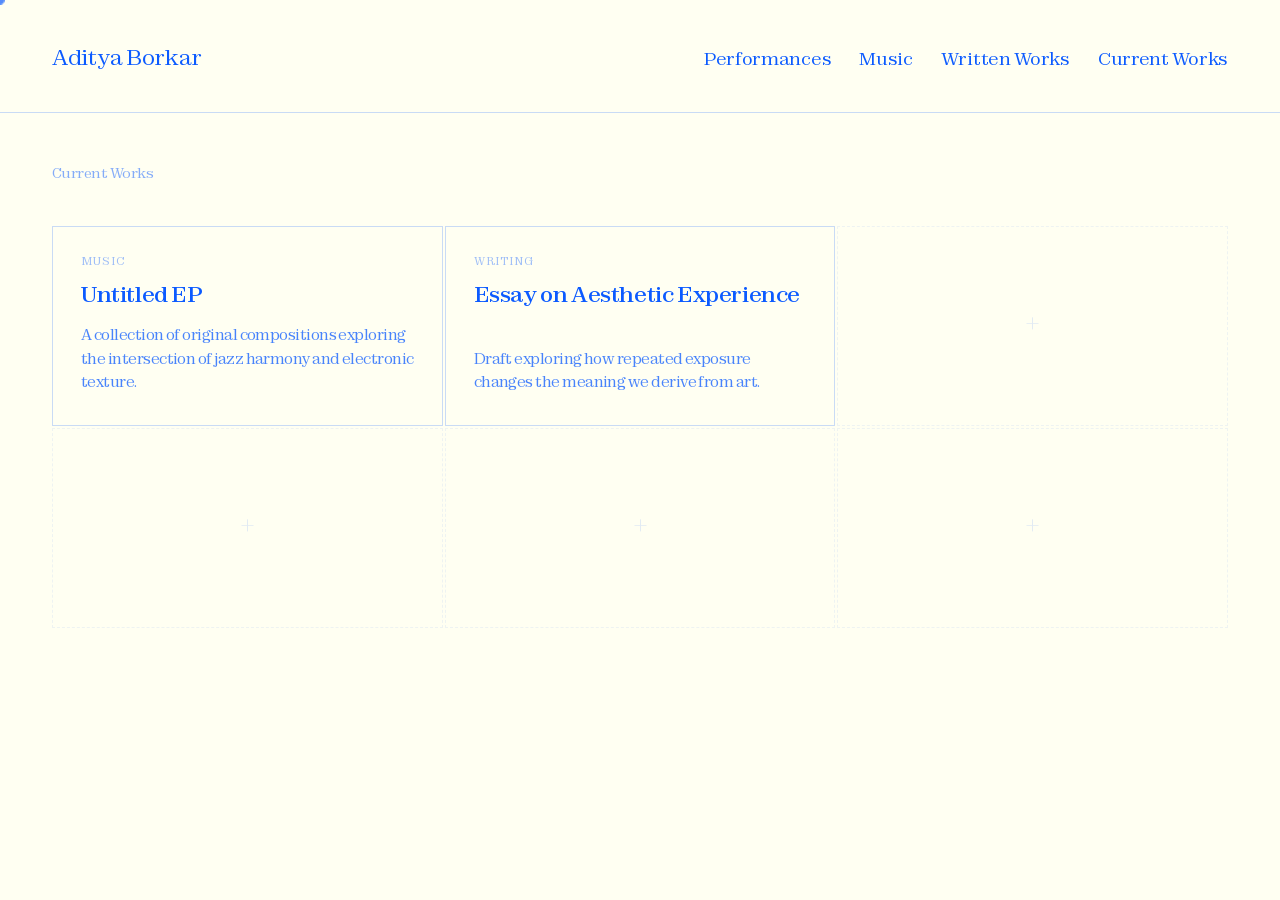
==== current-works.html @ e38a2d53 "Remove cursor trail, hover captions, and variable font bio hover Co-Authored-By: Claude Sonnet 4.6 <" ====
<!DOCTYPE html>
<html lang="en">
<head>
  <meta charset="UTF-8" />
  <meta name="viewport" content="width=device-width, initial-scale=1.0" />
  <title>Current Works — Aditya Borkar</title>
  <link rel="icon" type="image/svg+xml" href="favicon.svg" />
  <style>
    @font-face {
      font-family: 'Zodiak';
      src: url('fonts/Zodiak-Variable.woff2') format('woff2-variations');
      font-weight: 100 900;
      font-style: normal;
      font-display: swap;
    }
    @font-face {
      font-family: 'Zodiak';
      src: url('fonts/Zodiak-VariableItalic.woff2') format('woff2-variations');
      font-weight: 100 900;
      font-style: italic;
      font-display: swap;
    }
  </style>
  <style>
    *, *::before, *::after {
      box-sizing: border-box;
      margin: 0;
      padding: 0;
    }

    :root {
      --blue: #0b5aff;
      --bg: #fffff2;
      --rule: rgba(11, 90, 255, 0.22);
    }

    ::selection { background: rgba(11, 90, 255, 0.15); }

    html, body {
      width: 100%;
      min-height: 100%;
    }

    body {
      background: var(--bg);
      color: var(--blue);
      font-family: 'Zodiak', Georgia, serif;
      font-size: 18px;
      font-weight: 400;
      line-height: 1.25;
      letter-spacing: -0.03em;
      -webkit-font-smoothing: antialiased;
      cursor: none;
    }

    * { cursor: none !important; }

    a { color: inherit; text-decoration: none; }

    /* ── CUSTOM CURSOR ─────────────────────────────────────── */
    #cursor {
      position: fixed;
      width: 9px;
      height: 9px;
      border-radius: 50%;
      background: var(--blue);
      opacity: 0.7;
      pointer-events: none;
      z-index: 9999;
      transform: translate(-50%, -50%);
      transition: transform 0.08s ease, opacity 0.15s ease;
      will-change: transform;
    }

    #cursor.hovering {
      transform: translate(-50%, -50%) scale(2.2);
      opacity: 0.4;
    }

    /* ── NAV ───────────────────────────────────────────────── */
    .nav {
      display: flex;
      justify-content: space-between;
      align-items: baseline;
      padding: 44px 52px 40px;
      border-bottom: 1px solid var(--rule);
    }

    .nav-name {
      font-size: 22px;
      font-weight: 400;
      letter-spacing: -0.3px;
    }

    .nav-links {
      display: flex;
      gap: 28px;
    }

    .nav-links a {
      font-size: 18px;
      letter-spacing: -0.3px;
      transition: opacity 0.15s;
    }

    .nav-links a:hover { opacity: 0.5; }

    /* ── PAGE LAYOUT ───────────────────────────────────────── */
    .page {
      padding: 52px 52px 80px;
    }

    .page-header {
      display: flex;
      align-items: baseline;
      justify-content: space-between;
      margin-bottom: 44px;
    }

    .page-title {
      font-size: 14px;
      opacity: 0.5;
    }

    /* ── NOTEBOOK GRID ─────────────────────────────────────── */
    .notebook-grid {
      display: grid;
      grid-template-columns: repeat(3, 1fr);
      gap: 2px;
    }

    .notebook-card {
      border: 1px solid var(--rule);
      padding: 28px 28px 32px;
      min-height: 200px;
      display: flex;
      flex-direction: column;
      gap: 12px;
      transition: background 0.15s;
    }

    .notebook-card:hover {
      background: rgba(11, 90, 255, 0.03);
    }

    .card-tag {
      font-size: 11px;
      letter-spacing: 0.08em;
      text-transform: uppercase;
      opacity: 0.4;
    }

    .card-title {
      font-size: 22px;
      font-weight: 500;
      line-height: 1.2;
      letter-spacing: -0.4px;
    }

    .card-body {
      font-size: 15px;
      line-height: 1.55;
      opacity: 0.75;
      margin-top: auto;
    }

    /* Empty card placeholder */
    .notebook-card.empty {
      border-style: dashed;
      opacity: 0.3;
      align-items: center;
      justify-content: center;
    }

    .notebook-card.empty::after {
      content: '+';
      font-size: 24px;
      opacity: 0.4;
    }

    @media (max-width: 860px) {
      .nav { padding: 28px 20px 20px; flex-wrap: wrap; gap: 12px; }
      .nav-links { gap: 16px; flex-wrap: wrap; }
      .nav-links a { font-size: 15px; }
      .page { padding: 36px 20px 60px; }
      .notebook-grid { grid-template-columns: 1fr; }
      .card-title { font-size: 19px; }
    }

    @media (hover: none) {
      * { cursor: auto !important; }
      #cursor { display: none; }
    }
  </style>
</head>
<body>

  <div id="cursor"></div>

  <!-- ── NAV ──────────────────────────────────────────────────── -->
  <nav class="nav">
    <a class="nav-name" href="index.html" data-hover>Aditya Borkar</a>
    <div class="nav-links">
      <a href="performances.html" data-hover>Performances</a>
      <a href="music.html" data-hover>Music</a>
      <a href="written-works.html" data-hover>Written Works</a>
      <a href="current-works.html" data-hover>Current Works</a>
    </div>
  </nav>

  <!-- ── MAIN ─────────────────────────────────────────────────── -->
  <div class="page">

    <div class="page-header">
      <p class="page-title">Current Works</p>
    </div>

    <!-- ── NOTEBOOK GRID ──────────────────────────────────────────
         To add a card: duplicate a .notebook-card block and fill in
         .card-tag (category), .card-title, and .card-body (description).
         To remove placeholder empties, delete .notebook-card.empty blocks.
    ──────────────────────────────────────────────────────────── -->
    <div class="notebook-grid">

      <div class="notebook-card">
        <span class="card-tag">Music</span>
        <p class="card-title">Untitled EP</p>
        <p class="card-body">A collection of original compositions exploring the intersection of jazz harmony and electronic texture.</p>
      </div>

      <div class="notebook-card">
        <span class="card-tag">Writing</span>
        <p class="card-title">Essay on Aesthetic Experience</p>
        <p class="card-body">Draft exploring how repeated exposure changes the meaning we derive from art.</p>
      </div>

      <div class="notebook-card empty"></div>

      <div class="notebook-card empty"></div>

      <div class="notebook-card empty"></div>

      <div class="notebook-card empty"></div>

    </div>
  </div>

  <script>
    const cursor = document.getElementById('cursor');
    document.addEventListener('mousemove', e => {
      cursor.style.left = e.clientX + 'px';
      cursor.style.top  = e.clientY + 'px';
    });
    document.addEventListener('mouseleave', () => cursor.style.opacity = '0');
    document.addEventListener('mouseenter', () => cursor.style.opacity = '0.7');


    document.querySelectorAll('[data-hover], a, button').forEach(el => {
      el.addEventListener('mouseenter', () => cursor.classList.add('hovering'));
      el.addEventListener('mouseleave', () => cursor.classList.remove('hovering'));
    });
  </script>

</body>
</html>
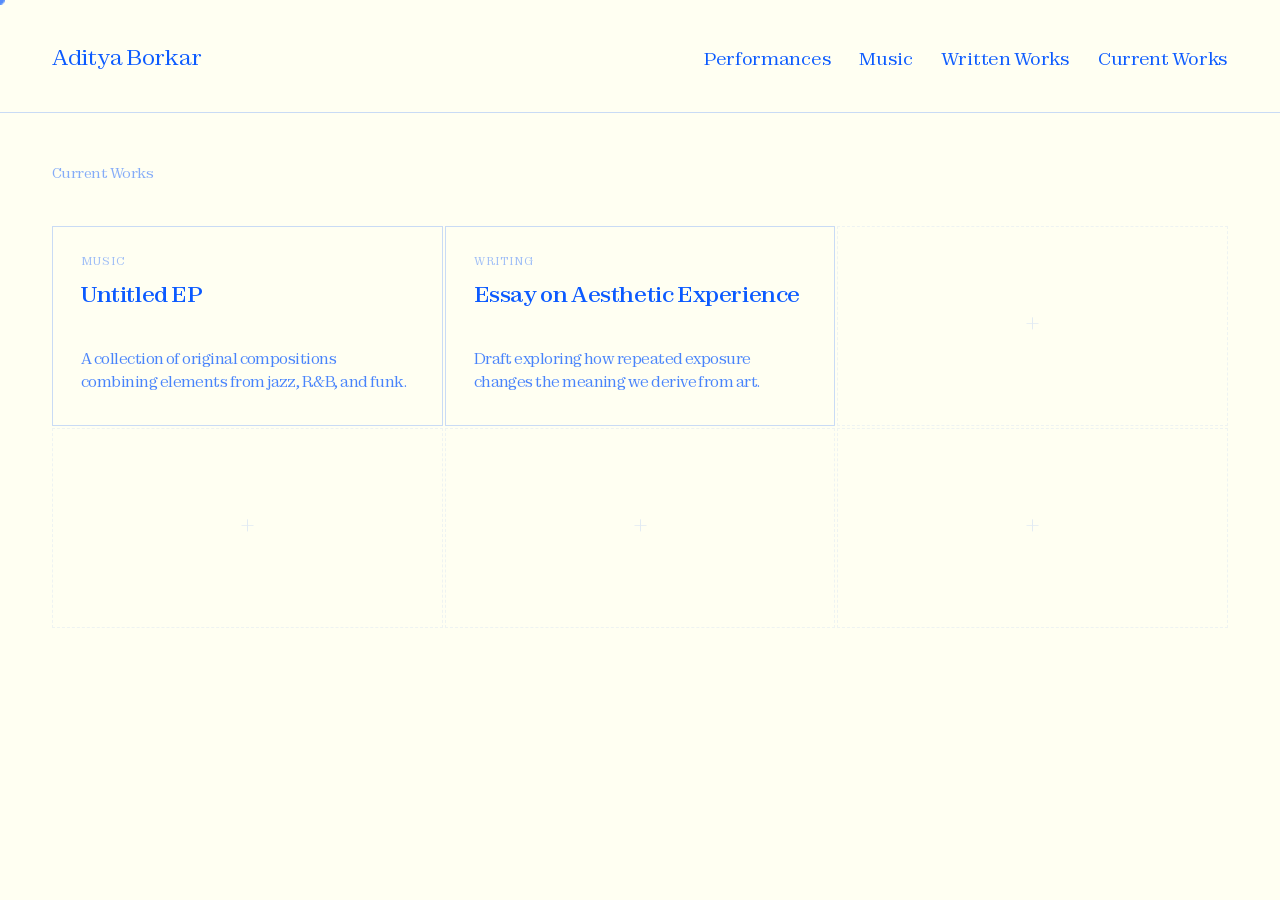
==== commit 2a425cf7: "Update Untitled EP description in Current Works Co-Authored-By: Claude Sonnet 4.6 <noreply@anthropic" ====
--- a/current-works.html
+++ b/current-works.html
@@ -225,7 +225,7 @@
       <div class="notebook-card">
         <span class="card-tag">Music</span>
         <p class="card-title">Untitled EP</p>
-        <p class="card-body">A collection of original compositions exploring the intersection of jazz harmony and electronic texture.</p>
+        <p class="card-body">A collection of original compositions combining elements from jazz, R&amp;B, and funk.</p>
       </div>
 
       <div class="notebook-card">
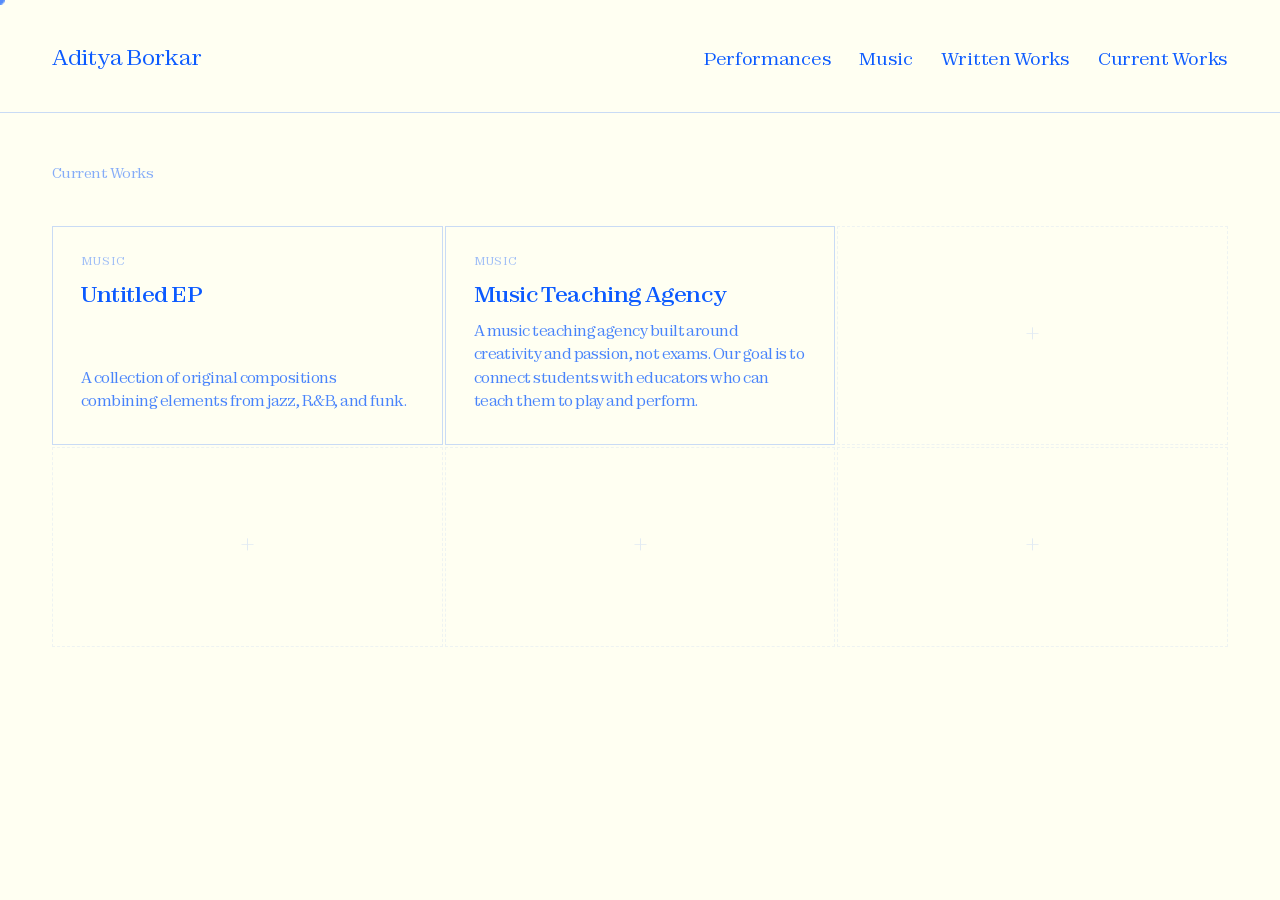
==== commit 8bee8399: "Add Music Teaching Agency card to Current Works Co-Authored-By: Claude Sonnet 4.6 <noreply@anthropic" ====
--- a/current-works.html
+++ b/current-works.html
@@ -229,9 +229,9 @@
       </div>
 
       <div class="notebook-card">
-        <span class="card-tag">Writing</span>
-        <p class="card-title">Essay on Aesthetic Experience</p>
-        <p class="card-body">Draft exploring how repeated exposure changes the meaning we derive from art.</p>
+        <span class="card-tag">Music</span>
+        <p class="card-title">Music Teaching Agency</p>
+        <p class="card-body">A music teaching agency built around creativity and passion, not exams. Our goal is to connect students with educators who can teach them to play and perform.</p>
       </div>
 
       <div class="notebook-card empty"></div>
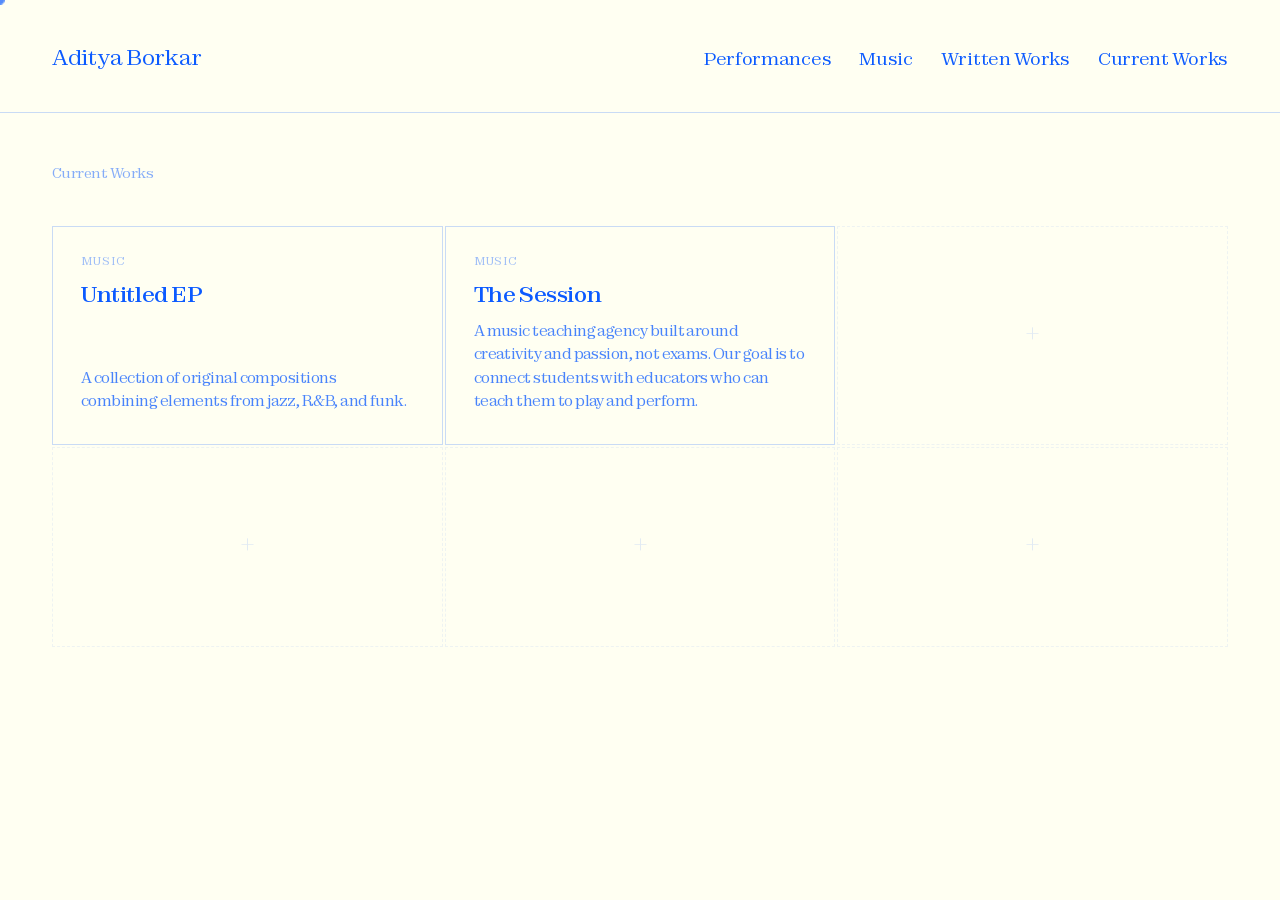
==== commit 22c32b12: "Rename music teaching agency to The Session Co-Authored-By: Claude Sonnet 4.6 <noreply@anthropic.com" ====
--- a/current-works.html
+++ b/current-works.html
@@ -230,7 +230,7 @@
 
       <div class="notebook-card">
         <span class="card-tag">Music</span>
-        <p class="card-title">Music Teaching Agency</p>
+        <p class="card-title">The Session</p>
         <p class="card-body">A music teaching agency built around creativity and passion, not exams. Our goal is to connect students with educators who can teach them to play and perform.</p>
       </div>
 
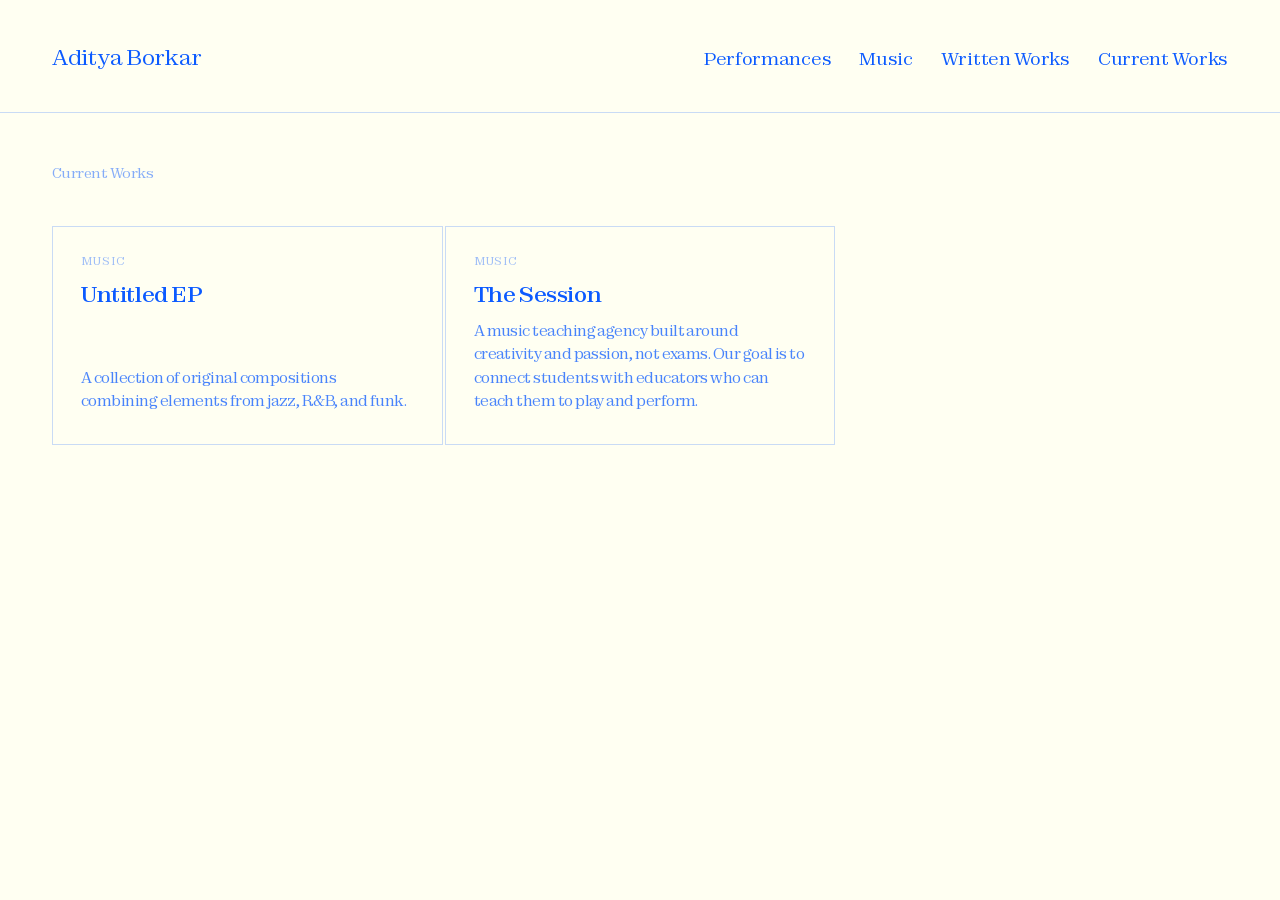
==== commit 79ae8cb0: "Fix cursor bugs, speed up loading, remove placeholders, update bio - Music page: custom cursor never" ====
--- a/current-works.html
+++ b/current-works.html
@@ -5,6 +5,14 @@
   <meta name="viewport" content="width=device-width, initial-scale=1.0" />
   <title>Current Works — Aditya Borkar</title>
   <link rel="icon" type="image/svg+xml" href="favicon.svg" />
+  <link rel="preload" href="fonts/Zodiak-Variable.woff2" as="font" type="font/woff2" crossorigin />
+  <link rel="canonical" href="https://adityaborkar.art/current-works.html" />
+  <meta name="description" content="What Aditya Borkar is working on now: original music and The Session, a music teaching agency." />
+  <meta property="og:title" content="Current Works — Aditya Borkar" />
+  <meta property="og:description" content="What Aditya Borkar is working on now: original music and The Session, a music teaching agency." />
+  <meta property="og:type" content="website" />
+  <meta property="og:url" content="https://adityaborkar.art/current-works.html" />
+  <meta name="twitter:card" content="summary" />
   <style>
     @font-face {
       font-family: 'Zodiak';
@@ -50,10 +58,10 @@
       line-height: 1.25;
       letter-spacing: -0.03em;
       -webkit-font-smoothing: antialiased;
-      cursor: none;
-    }
-
-    * { cursor: none !important; }
+    }
+
+    html.custom-cursor, html.custom-cursor * { cursor: none !important; }
+    html:not(.custom-cursor) #cursor { display: none; }
 
     a { color: inherit; text-decoration: none; }
 
@@ -187,10 +195,6 @@
       .card-title { font-size: 19px; }
     }
 
-    @media (hover: none) {
-      * { cursor: auto !important; }
-      #cursor { display: none; }
-    }
   </style>
 </head>
 <body>
@@ -234,32 +238,9 @@
         <p class="card-body">A music teaching agency built around creativity and passion, not exams. Our goal is to connect students with educators who can teach them to play and perform.</p>
       </div>
 
-      <div class="notebook-card empty"></div>
-
-      <div class="notebook-card empty"></div>
-
-      <div class="notebook-card empty"></div>
-
-      <div class="notebook-card empty"></div>
-
     </div>
   </div>
 
-  <script>
-    const cursor = document.getElementById('cursor');
-    document.addEventListener('mousemove', e => {
-      cursor.style.left = e.clientX + 'px';
-      cursor.style.top  = e.clientY + 'px';
-    });
-    document.addEventListener('mouseleave', () => cursor.style.opacity = '0');
-    document.addEventListener('mouseenter', () => cursor.style.opacity = '0.7');
-
-
-    document.querySelectorAll('[data-hover], a, button').forEach(el => {
-      el.addEventListener('mouseenter', () => cursor.classList.add('hovering'));
-      el.addEventListener('mouseleave', () => cursor.classList.remove('hovering'));
-    });
-  </script>
-
+  <script src="site.js" defer></script>
 </body>
 </html>
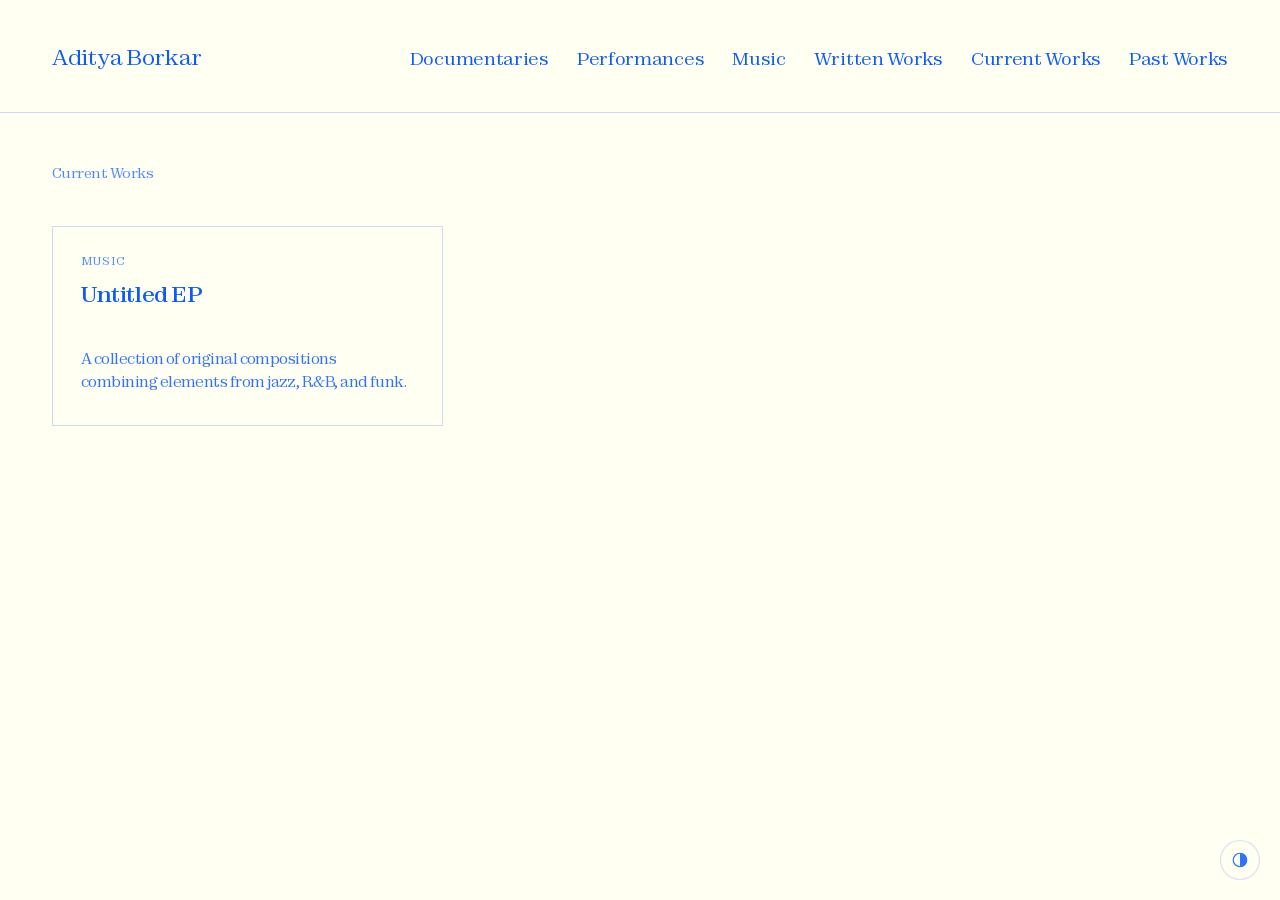
==== commit 1a28ca58: "Dark mode, playable 404 page, phone layout fixes, remove The Session - theme.css: dark palette (foll" ====
--- a/current-works.html
+++ b/current-works.html
@@ -5,11 +5,14 @@
   <meta name="viewport" content="width=device-width, initial-scale=1.0" />
   <title>Current Works — Aditya Borkar</title>
   <link rel="icon" type="image/svg+xml" href="favicon.svg" />
+  <meta name="theme-color" content="#fffff2" media="(prefers-color-scheme: light)" />
+  <meta name="theme-color" content="#0c0f1d" media="(prefers-color-scheme: dark)" />
+  <script>try{var t=localStorage.getItem("theme");if(t==="dark"||t==="light")document.documentElement.setAttribute("data-theme",t)}catch(e){}</script>
   <link rel="preload" href="fonts/Zodiak-Variable.woff2" as="font" type="font/woff2" crossorigin />
   <link rel="canonical" href="https://adityaborkar.art/current-works.html" />
-  <meta name="description" content="What Aditya Borkar is working on now: original music and The Session, a music teaching agency." />
+  <meta name="description" content="What Aditya Borkar is working on now, including an EP of original music." />
   <meta property="og:title" content="Current Works — Aditya Borkar" />
-  <meta property="og:description" content="What Aditya Borkar is working on now: original music and The Session, a music teaching agency." />
+  <meta property="og:description" content="What Aditya Borkar is working on now, including an EP of original music." />
   <meta property="og:type" content="website" />
   <meta property="og:url" content="https://adityaborkar.art/current-works.html" />
   <meta name="twitter:card" content="summary" />
@@ -39,10 +42,10 @@
     :root {
       --blue: #0b5aff;
       --bg: #fffff2;
-      --rule: rgba(11, 90, 255, 0.22);
-    }
-
-    ::selection { background: rgba(11, 90, 255, 0.15); }
+      --rule: rgb(var(--blue-rgb) / 0.22);
+    }
+
+    ::selection { background: rgb(var(--blue-rgb) / 0.15); }
 
     html, body {
       width: 100%;
@@ -148,7 +151,7 @@
     }
 
     .notebook-card:hover {
-      background: rgba(11, 90, 255, 0.03);
+      background: rgb(var(--blue-rgb) / 0.03);
     }
 
     .card-tag {
@@ -196,6 +199,7 @@
     }
 
   </style>
+  <link rel="stylesheet" href="theme.css" />
 </head>
 <body>
 
@@ -205,10 +209,12 @@
   <nav class="nav">
     <a class="nav-name" href="index.html" data-hover>Aditya Borkar</a>
     <div class="nav-links">
+      <a href="documentaries.html" data-hover>Documentaries</a>
       <a href="performances.html" data-hover>Performances</a>
       <a href="music.html" data-hover>Music</a>
       <a href="written-works.html" data-hover>Written Works</a>
-      <a href="current-works.html" data-hover>Current Works</a>
+      <a href="current-works.html" data-hover aria-current="page">Current Works</a>
+      <a href="past-works.html" data-hover>Past Works</a>
     </div>
   </nav>
 
@@ -232,12 +238,6 @@
         <p class="card-body">A collection of original compositions combining elements from jazz, R&amp;B, and funk.</p>
       </div>
 
-      <div class="notebook-card">
-        <span class="card-tag">Music</span>
-        <p class="card-title">The Session</p>
-        <p class="card-body">A music teaching agency built around creativity and passion, not exams. Our goal is to connect students with educators who can teach them to play and perform.</p>
-      </div>
-
     </div>
   </div>
 
--- a/theme.css
+++ b/theme.css
@@ -0,0 +1,170 @@
+/* ─────────────────────────────────────────────────────────────
+   Shared theme layer, loaded after each page's own styles.
+   1. Dark mode (follows the system, or the toggle button)
+   2. Readability: muted text stays legible
+   3. Phone layout fixes
+   ───────────────────────────────────────────────────────────── */
+
+:root {
+  --blue-rgb: 11 90 255;
+  --pink: #e05ca0;
+  --tag-blue-bg: rgb(11 90 255 / 0.1);   --tag-blue: #0b5aff;
+  --tag-amber-bg: rgb(180 83 9 / 0.1);   --tag-amber: #92400e;
+  --tag-green-bg: rgb(21 128 61 / 0.1);  --tag-green: #15803d;
+  color-scheme: light;
+}
+
+/* ── 1. DARK MODE ───────────────────────────────────────────── */
+@media (prefers-color-scheme: dark) {
+  :root:not([data-theme="light"]) {
+    --blue: #a3baff;
+    --blue-full: #a3baff;
+    --blue-rgb: 163 186 255;
+    --bg: #0c0f1d;
+    --rule: rgb(163 186 255 / 0.2);
+    --dim: rgb(163 186 255 / 0.16);
+    --pink: #ff8fc8;
+    --tag-blue-bg: rgb(163 186 255 / 0.13);  --tag-blue: #b9caff;
+    --tag-amber-bg: rgb(251 191 36 / 0.13);  --tag-amber: #fcd679;
+    --tag-green-bg: rgb(74 222 128 / 0.13);  --tag-green: #8be9ad;
+    color-scheme: dark;
+  }
+}
+:root[data-theme="dark"] {
+  --blue: #a3baff;
+  --blue-full: #a3baff;
+  --blue-rgb: 163 186 255;
+  --bg: #0c0f1d;
+  --rule: rgb(163 186 255 / 0.2);
+  --dim: rgb(163 186 255 / 0.16);
+  --pink: #ff8fc8;
+  --tag-blue-bg: rgb(163 186 255 / 0.13);  --tag-blue: #b9caff;
+  --tag-amber-bg: rgb(251 191 36 / 0.13);  --tag-amber: #fcd679;
+  --tag-green-bg: rgb(74 222 128 / 0.13);  --tag-green: #8be9ad;
+  color-scheme: dark;
+}
+
+html { background: var(--bg); }
+::selection { background: rgb(var(--blue-rgb) / 0.22); }
+
+/* Music page speed menu arrow follows the text colour */
+.speed-select {
+  background-image: none !important;
+  background:
+    linear-gradient(45deg, transparent 50%, currentColor 50%) right 13px center / 5px 5px no-repeat,
+    linear-gradient(-45deg, transparent 50%, currentColor 50%) right 8px center / 5px 5px no-repeat !important;
+}
+.speed-select option { background: var(--bg); color: var(--blue); }
+
+/* Smooth colour change when the toggle is pressed (not on page load) */
+html.theme-anim,
+html.theme-anim *,
+html.theme-anim *::before,
+html.theme-anim *::after {
+  transition: background-color 0.35s ease, color 0.35s ease, border-color 0.35s ease, fill 0.35s ease !important;
+}
+
+/* ── Theme toggle button (added by site.js) ─────────────────── */
+.theme-toggle {
+  position: fixed;
+  right: 20px;
+  bottom: 20px;
+  z-index: 9990;
+  width: 40px;
+  height: 40px;
+  border-radius: 50%;
+  border: 1px solid var(--rule);
+  background: var(--bg);
+  color: var(--blue);
+  display: flex;
+  align-items: center;
+  justify-content: center;
+  padding: 0;
+  cursor: pointer;
+  opacity: 0.85;
+  transition: opacity 0.15s, transform 0.25s ease;
+  -webkit-tap-highlight-color: transparent;
+}
+.theme-toggle:hover { opacity: 1; }
+.theme-toggle:active { transform: scale(0.92); }
+.theme-toggle:focus-visible { outline: 2px solid var(--blue); outline-offset: 3px; }
+.theme-toggle svg { width: 18px; height: 18px; display: block; transition: transform 0.45s ease; }
+:root[data-theme="dark"] .theme-toggle svg { transform: rotate(180deg); }
+@media (prefers-color-scheme: dark) {
+  :root:not([data-theme="light"]) .theme-toggle svg { transform: rotate(180deg); }
+}
+
+/* ── 2. READABILITY ────────────────────────────────────────── */
+/* Small secondary text was set at 40–55% opacity, too faint to read. */
+.index-meta, .episode-meta, .proj-year, .track-meta, .credits-label, .credit-role,
+.collage-label, .index-label, .page-title, .page-sub, .section-subheading,
+.nav-label, .time, .sg-clock, .notebook-card:not([data-category]) .card-tag {
+  opacity: 0.72 !important;
+}
+.card-body { opacity: 0.85; }
+.empty-state { opacity: 0.55 !important; }
+
+:focus-visible { outline: 2px solid var(--blue); outline-offset: 2px; }
+
+html {
+  -webkit-text-size-adjust: 100%;
+  text-size-adjust: 100%;
+}
+
+/* ── 3. PHONE LAYOUT ───────────────────────────────────────── */
+@media (max-width: 860px) {
+  body { -webkit-tap-highlight-color: rgb(var(--blue-rgb) / 0.12); }
+
+  /* Current Works / Past Works header: one tidy row that scrolls sideways */
+  .nav:has(.nav-links) {
+    display: block;
+    padding: 24px 20px 0;
+  }
+  .nav:has(.nav-links) .nav-name { display: inline-block; margin-bottom: 12px; }
+  .nav-links {
+    flex-wrap: nowrap !important;
+    gap: 22px !important;
+    overflow-x: auto;
+    scrollbar-width: none;
+    margin: 0 -20px;
+    padding: 4px 20px 16px;
+    -webkit-mask-image: linear-gradient(90deg, transparent 0, #000 16px, #000 calc(100% - 28px), transparent 100%);
+            mask-image: linear-gradient(90deg, transparent 0, #000 16px, #000 calc(100% - 28px), transparent 100%);
+  }
+  .nav-links::-webkit-scrollbar { display: none; }
+  .nav-links a { font-size: 16px !important; white-space: nowrap; flex-shrink: 0; }
+  .nav-links a[aria-current="page"] { text-decoration: underline; text-underline-offset: 5px; }
+
+  /* Cards: less padding so text gets the width */
+  .notebook-card { padding: 20px 18px 22px; min-height: 0; }
+  .card-title { font-size: 20px; }
+  .card-body { font-size: 15.5px; line-height: 1.55; }
+  .page { padding-top: 28px; }
+  .page-header { margin-bottom: 20px; }
+
+  /* Homepage: bigger tap targets in the project list */
+  .project-row { padding: 13px 0; }
+  .project-row a { font-size: 17px !important; }
+  .social a { display: inline-block; margin-right: 20px; line-height: 2 !important; }
+
+  /* Music and Written Works lists: comfortable rows */
+  .index-item { padding: 14px 0; }
+  .index-meta { font-size: 13.5px; }
+
+  /* Essays: a calmer reading measure */
+  .work-body { font-size: 17px !important; line-height: 1.7 !important; }
+  .work-title { font-size: 24px; line-height: 1.2; }
+
+  /* Music player controls: large enough for a thumb */
+  .ctrl-btn { min-width: 44px; min-height: 44px; justify-content: center; }
+  .btn-play svg { width: 44px; height: 44px; }
+  .progress-bar { height: 4px; }
+  .progress-bar::before { content: ''; position: absolute; inset: -14px 0; }
+
+  /* Toggle sits clear of the screen edge and the home bar */
+  .theme-toggle {
+    right: max(14px, env(safe-area-inset-right));
+    bottom: max(14px, env(safe-area-inset-bottom));
+    width: 38px; height: 38px;
+  }
+}
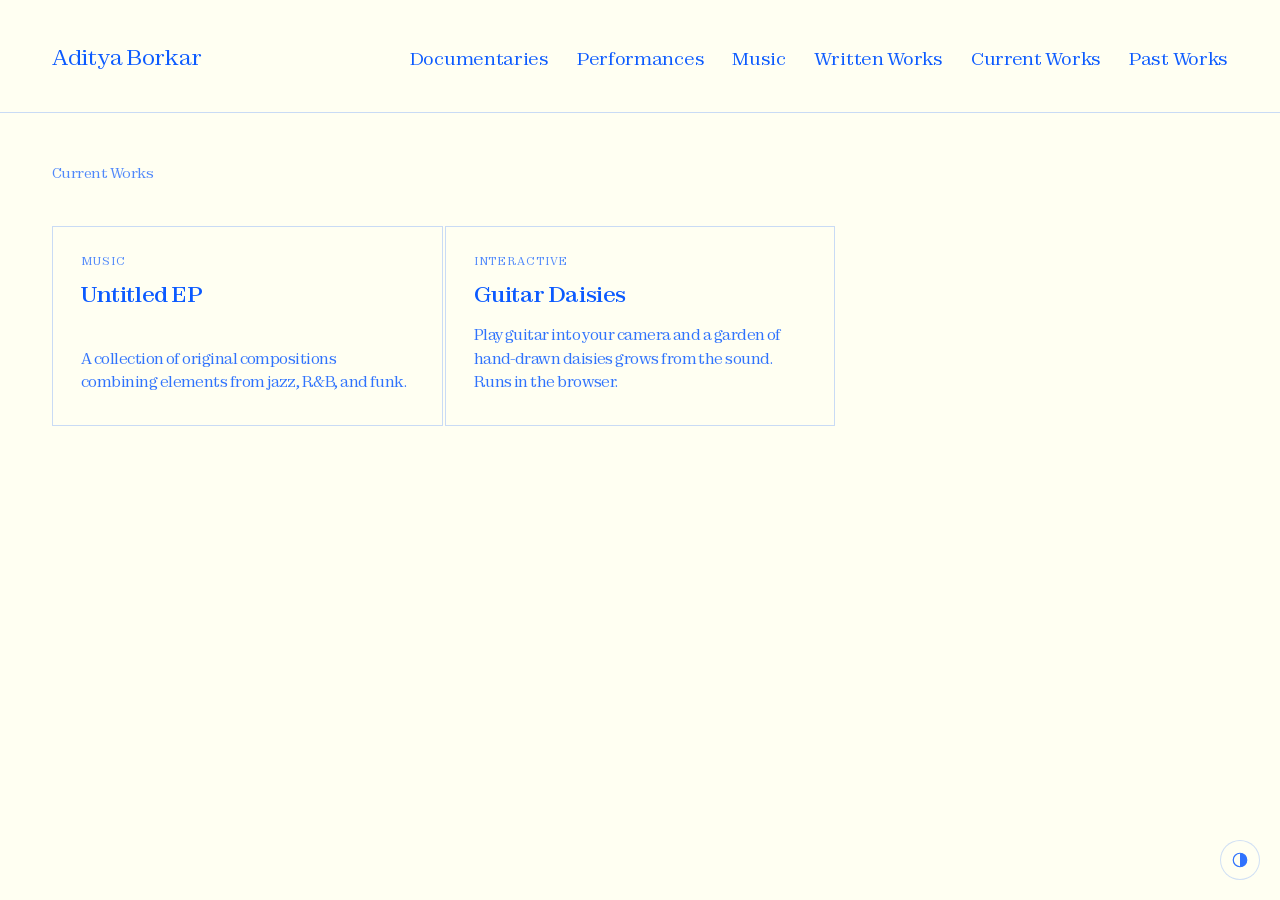
==== commit f25a217a: "Add Guitar Daisies: browser version of the TouchDesigner piece - daisies.html: camera + mic in the b" ====
--- a/current-works.html
+++ b/current-works.html
@@ -238,6 +238,12 @@
         <p class="card-body">A collection of original compositions combining elements from jazz, R&amp;B, and funk.</p>
       </div>
 
+      <a class="notebook-card" href="daisies.html" data-hover>
+        <span class="card-tag">Interactive</span>
+        <p class="card-title">Guitar Daisies</p>
+        <p class="card-body">Play guitar into your camera and a garden of hand-drawn daisies grows from the sound. Runs in the browser.</p>
+      </a>
+
     </div>
   </div>
 
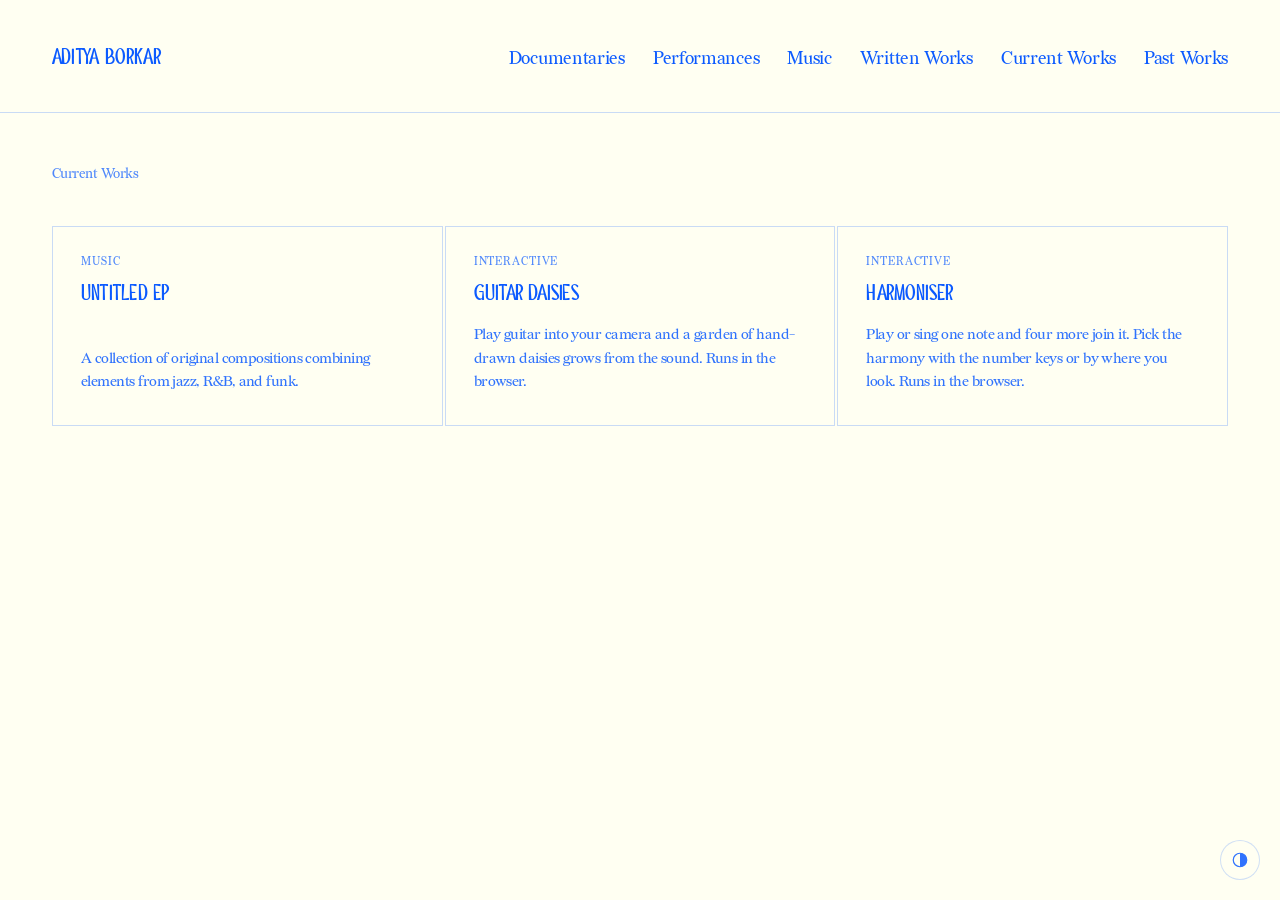
==== commit 4f168330: "Add Harmoniser: browser version of the TouchDesigner piece Four-voice pitch shifter with pitch track" ====
--- a/current-works.html
+++ b/current-works.html
@@ -244,6 +244,12 @@
         <p class="card-body">Play guitar into your camera and a garden of hand-drawn daisies grows from the sound. Runs in the browser.</p>
       </a>
 
+      <a class="notebook-card" href="harmoniser.html" data-hover>
+        <span class="card-tag">Interactive</span>
+        <p class="card-title">Harmoniser</p>
+        <p class="card-body">Play or sing one note and four more join it. Pick the harmony with the number keys or by where you look. Runs in the browser.</p>
+      </a>
+
     </div>
   </div>
 
--- a/theme.css
+++ b/theme.css
@@ -168,3 +168,57 @@
     width: 38px; height: 38px;
   }
 }
+
+/* ── 4. TYPEFACE TRIAL: Redaction ──────────────────────────────
+   Site-wide swap from Zodiak to Redaction (Jeremy Mickel / MCKL).
+   To go back to Zodiak, delete this whole block. Nothing else changed.
+   Regular for text, Bold for 600 and up, real Italic for regular-weight italics.
+   ───────────────────────────────────────────────────────────── */
+@font-face {
+  font-family: 'Redaction';
+  src: url('fonts/Redaction-Regular.woff2') format('woff2');
+  font-weight: 100 500;
+  font-style: normal;
+  font-display: swap;
+}
+@font-face {
+  font-family: 'Redaction';
+  src: url('fonts/Redaction-Italic.woff2') format('woff2');
+  font-weight: 100 500;
+  font-style: italic;
+  font-display: swap;
+}
+@font-face {
+  font-family: 'Redaction';
+  src: url('fonts/Redaction-Bold.woff2') format('woff2');
+  font-weight: 600 900;
+  font-style: normal;
+  font-display: swap;
+}
+body, button, input, select, textarea {
+  font-family: 'Redaction', 'Zodiak', Georgia, serif !important;
+}
+
+/* ── 5. TITLES: ST Camino Frontera (Type it Easy) ──────────────
+   Titles only: your name, page and section headings, card, episode,
+   track and essay titles. Body text stays in the typeface set above.
+   To undo, delete this whole block.
+   The file is the demo cut; swap in the full version's .woff2 under
+   the same name when you have it (same block keeps working).
+   ───────────────────────────────────────────────────────────── */
+@font-face {
+  font-family: 'Camino Frontera';
+  src: url('fonts/CaminoFrontera-Demo.woff2') format('woff2');
+  font-weight: 100 900;
+  font-style: normal;
+  font-display: swap;
+}
+.nav > a:first-child, .nav-name, .name h1,
+.page-intro, .piece-title, .section-heading,
+.card-title, .episode-title, .index-title, .track-title, .work-title,
+.work-body h3 {
+  font-family: 'Camino Frontera', 'Redaction', 'Zodiak', Georgia, serif !important;
+  font-weight: 400 !important;
+  font-style: normal !important;
+  letter-spacing: 0.01em !important;
+}
